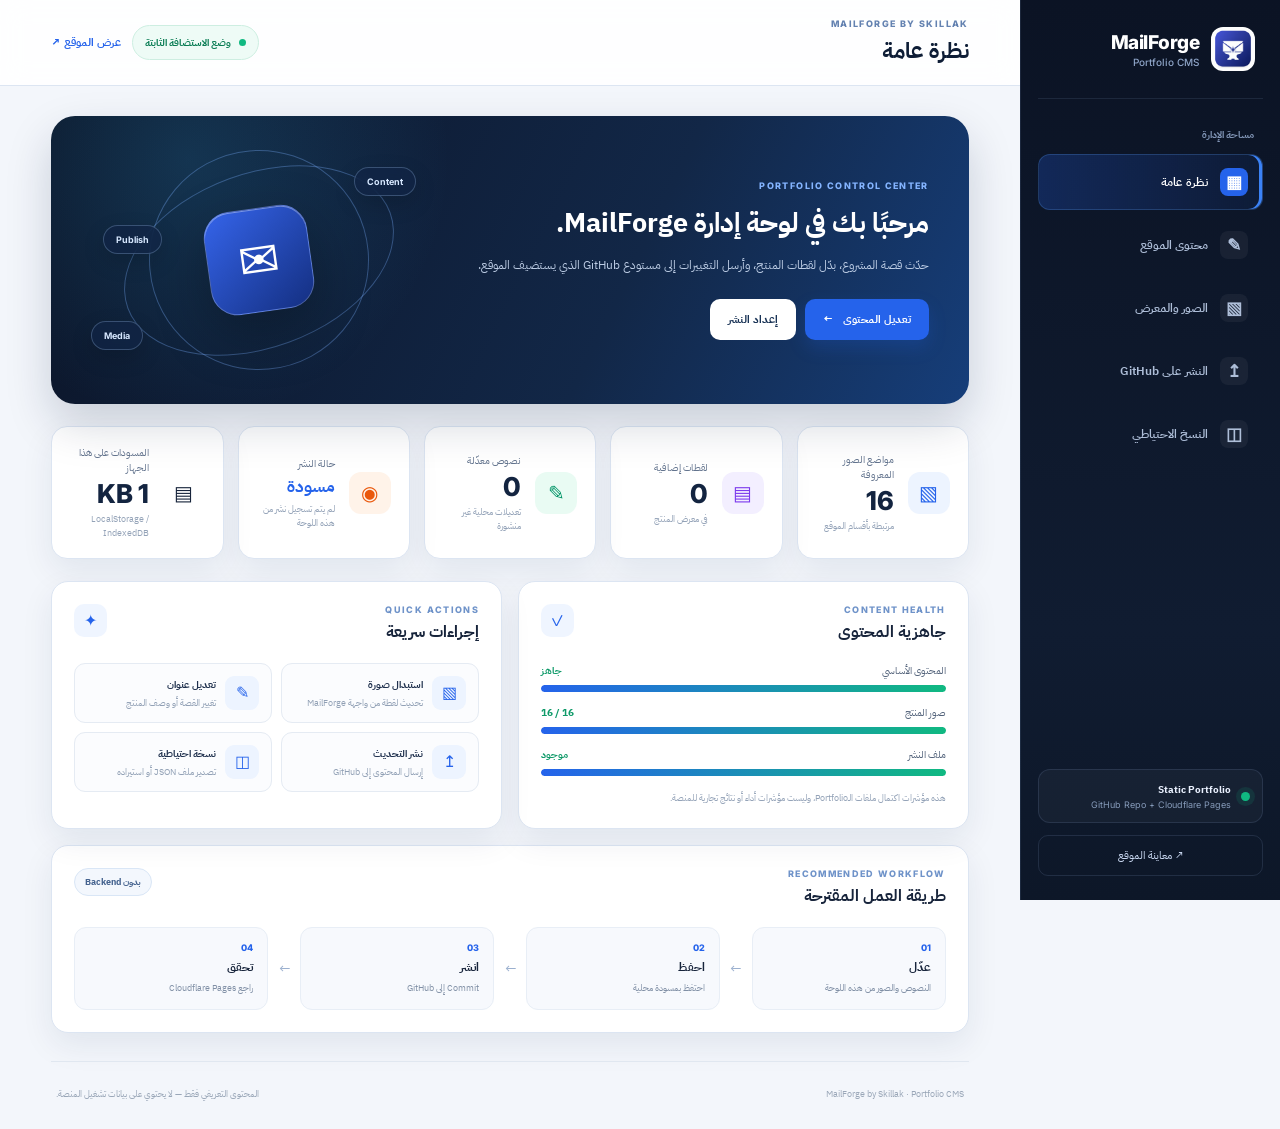
==== admin.html @ b25e468b "Add files via upload" ====
<!doctype html>
<html lang="ar" dir="rtl">
<head>
  <meta charset="utf-8">
  <meta name="viewport" content="width=device-width, initial-scale=1">
  <meta name="theme-color" content="#0A0F1D">
  <title>لوحة إدارة MailForge Portfolio</title>
  <link rel="icon" type="image/png" href="assets/mailforge-logo.png">
  <link rel="preconnect" href="https://fonts.googleapis.com">
  <link rel="preconnect" href="https://fonts.gstatic.com" crossorigin>
  <link href="https://fonts.googleapis.com/css2?family=IBM+Plex+Sans+Arabic:wght@400;500;600;700&family=Inter:wght@400;500;600;700;800&display=swap" rel="stylesheet">
  <link rel="stylesheet" href="admin-dashboard.css">
</head>
<body>
  <div class="admin-shell">
    <aside class="sidebar" id="sidebar">
      <a class="side-brand" href="index.html">
        <img src="assets/mailforge-logo.png" alt="MailForge logo">
        <span><b>MailForge</b><small>Portfolio CMS</small></span>
      </a>
      <div class="side-label">مساحة الإدارة</div>
      <nav class="side-nav" aria-label="قائمة الإدارة">
        <button class="nav-item active" data-view="overview"><span>▦</span> نظرة عامة</button>
        <button class="nav-item" data-view="content"><span>✎</span> محتوى الموقع</button>
        <button class="nav-item" data-view="media"><span>▧</span> الصور والمعرض</button>
        <button class="nav-item" data-view="publish"><span>↥</span> النشر على GitHub</button>
        <button class="nav-item" data-view="backup"><span>◫</span> النسخ الاحتياطي</button>
      </nav>
      <div class="sidebar-bottom">
        <div class="storage-mini"><span class="pulse-dot"></span><div><b>Static Portfolio</b><small>GitHub Repo + Cloudflare Pages</small></div></div>
        <a href="index.html" class="view-site">↗ معاينة الموقع</a>
      </div>
    </aside>

    <main class="admin-main">
      <header class="topbar">
        <button class="mobile-menu" id="mobileMenu" aria-label="فتح القائمة">☰</button>
        <div><div class="top-kicker">MAILFORGE BY SKILLAK</div><h1 id="pageTitle">نظرة عامة</h1></div>
        <div class="top-actions">
          <span class="static-badge"><i></i> وضع الاستضافة الثابتة</span>
          <a class="top-link" href="index.html">عرض الموقع ↗</a>
        </div>
      </header>

      <div class="content-wrap">
        <section class="view-panel active" id="view-overview">
          <div class="welcome-banner">
            <div class="welcome-copy">
              <span class="eyebrow">PORTFOLIO CONTROL CENTER</span>
              <h2>مرحبًا بك في لوحة إدارة MailForge.</h2>
              <p>حدّث قصة المشروع، بدّل لقطات المنتج، وأرسل التغييرات إلى مستودع GitHub الذي يستضيف الموقع.</p>
              <div class="banner-actions"><button class="btn btn-primary" data-go="content">تعديل المحتوى <b>←</b></button><button class="btn btn-light" data-go="publish">إعداد النشر</button></div>
            </div>
            <div class="welcome-art" aria-hidden="true"><div class="art-orbit orbit-one"></div><div class="art-orbit orbit-two"></div><div class="art-logo">✉</div><span class="float-chip chip-a">Content</span><span class="float-chip chip-b">Media</span><span class="float-chip chip-c">Publish</span></div>
          </div>

          <div class="stats-grid">
            <article class="stat-card"><span class="stat-icon blue">▧</span><div><small>مواضع الصور المعروفة</small><strong id="statSlots">16</strong><em>مرتبطة بأقسام الموقع</em></div></article>
            <article class="stat-card"><span class="stat-icon violet">▤</span><div><small>لقطات إضافية</small><strong id="statCustom">0</strong><em>في معرض المنتج</em></div></article>
            <article class="stat-card"><span class="stat-icon green">✎</span><div><small>نصوص معدّلة</small><strong id="statText">0</strong><em>تعديلات محلية غير منشورة</em></div></article>
            <article class="stat-card"><span class="stat-icon orange">◉</span><div><small>حالة النشر</small><strong class="status-word" id="statPublish">محلي</strong><em id="lastPublish">لم يتم تسجيل نشر من هذه اللوحة</em></div></article>
            <article class="stat-card"><span class="stat-icon cyan">▤</span><div><small>المسودات على هذا الجهاز</small><strong id="statStorage">جارٍ القياس</strong><em>LocalStorage / IndexedDB</em></div></article>
          </div>

          <div class="two-column">
            <article class="panel-card">
              <div class="card-heading"><div><span class="eyebrow">CONTENT HEALTH</span><h3>جاهزية المحتوى</h3></div><span class="heading-icon">✓</span></div>
              <div class="health-row"><span>المحتوى الأساسي</span><b id="healthText">جاهز</b></div><div class="meter"><i id="meterText"></i></div>
              <div class="health-row"><span>صور المنتج</span><b id="healthImages">16 / 16</b></div><div class="meter"><i id="meterImages"></i></div>
              <div class="health-row"><span>ملف النشر</span><b id="healthJson">موجود</b></div><div class="meter"><i id="meterJson"></i></div>
              <p class="muted-note">هذه مؤشرات اكتمال ملفات الـPortfolio، وليست مؤشرات أداء أو نتائج تجارية للمنصة.</p>
            </article>
            <article class="panel-card">
              <div class="card-heading"><div><span class="eyebrow">QUICK ACTIONS</span><h3>إجراءات سريعة</h3></div><span class="heading-icon">✦</span></div>
              <div class="quick-actions">
                <button data-go="media"><span>▧</span><b>استبدال صورة</b><small>تحديث لقطة من واجهة MailForge</small></button>
                <button data-go="content"><span>✎</span><b>تعديل عنوان</b><small>تغيير القصة أو وصف المنتج</small></button>
                <button data-go="publish"><span>↥</span><b>نشر التحديث</b><small>إرسال المحتوى إلى GitHub</small></button>
                <button data-go="backup"><span>◫</span><b>نسخة احتياطية</b><small>تصدير ملف JSON أو استيراده</small></button>
              </div>
            </article>
          </div>

          <article class="panel-card roadmap-card">
            <div class="card-heading"><div><span class="eyebrow">RECOMMENDED WORKFLOW</span><h3>طريقة العمل المقترحة</h3></div><span class="small-tag">بدون Backend</span></div>
            <div class="workflow-steps">
              <div><i>01</i><b>عدّل</b><small>النصوص والصور من هذه اللوحة</small></div><span>←</span>
              <div><i>02</i><b>احفظ</b><small>احتفظ بمسودة محلية</small></div><span>←</span>
              <div><i>03</i><b>انشر</b><small>Commit إلى GitHub</small></div><span>←</span>
              <div><i>04</i><b>تحقق</b><small>راجع Cloudflare Pages</small></div>
            </div>
          </article>
        </section>

        <section class="view-panel" id="view-content">
          <div class="view-intro"><div><span class="eyebrow">SITE COPY</span><h2>محتوى الموقع</h2><p>عدّل نصوص القصة والعناوين والأقسام. القيم تحفظ كمسودة في هذا المتصفح حتى تنشرها.</p></div><button class="btn btn-primary" id="saveTextDraft">حفظ المسودة</button></div>
          <div class="content-toolbar"><input type="search" id="contentSearch" placeholder="ابحث عن عنوان أو قسم…"><span id="contentCount">تحميل الحقول…</span></div>
          <div id="contentFields" class="content-fields"></div>
        </section>

        <section class="view-panel" id="view-media">
          <div class="view-intro"><div><span class="eyebrow">MEDIA LIBRARY</span><h2>الصور والمعرض</h2><p>كل صورة لها موضع معروف داخل الموقع. استبدلها دون تغيير بقية الهوية البصرية.</p></div><span class="small-tag" id="mediaCounter">16 موضعًا</span></div>
          <div class="media-guidance"><b>معيار الصور</b><span>استخدم لقطات حقيقية من MailForge. PNG أو JPG أو WEBP، بحد أقصى 8MB للصورة. سيتم ضغطها إلى WEBP قبل الحفظ.</span></div>
          <div id="mediaSlots" class="media-grid"></div>
          <article class="panel-card add-gallery-card">
            <div class="card-heading"><div><span class="eyebrow">CUSTOM GALLERY</span><h3>إضافة لقطة شاشة جديدة</h3><p>أضف شاشة جديدة إلى معرض المنتج دون تعديل الكود.</p></div><span class="heading-icon">＋</span></div>
            <div class="add-gallery-form">
              <label>عنوان الصورة<input id="newImageTitle" type="text" maxlength="80" placeholder="مثال: إعدادات فريق العمل"></label>
              <label>وصف مختصر<input id="newImageCaption" type="text" maxlength="160" placeholder="ما الذي توضحه هذه الشاشة؟"></label>
              <label class="upload-drop"><input id="newImageFile" type="file" accept="image/png,image/jpeg,image/webp"><span>＋</span><b>اختر لقطة شاشة</b><small>PNG / JPG / WEBP — حتى 8MB</small></label>
              <button class="btn btn-primary" id="addGalleryImage">إضافة إلى المعرض</button>
            </div>
            <div id="customMediaList" class="custom-media-list"></div>
          </article>
        </section>

        <section class="view-panel" id="view-publish">
          <div class="view-intro"><div><span class="eyebrow">GITHUB PAGES DELIVERY</span><h2>النشر والتخزين</h2><p>الموقع ثابت، ومستودع GitHub هو مكان حفظ الملفات والصور. لا تحتاج إلى خادم خاص لهذا الـPortfolio.</p></div><span class="small-tag">Static + GitHub</span></div>
          <div class="architecture-banner"><div class="arch-node"><b>GitHub Repository</b><small>Source · Images · Content · Version History</small></div><span>→</span><div class="arch-node active"><b>Cloudflare Pages</b><small>Static Hosting · CDN · Auto Deploy</small></div></div>
          <div class="panel-card github-settings">
            <div class="card-heading"><div><span class="eyebrow">REPOSITORY SETTINGS</span><h3>إعداد مستودع GitHub</h3><p>أدخل بيانات المستودع الذي يحتوي على index.html وملفات الموقع.</p></div><span class="heading-icon">⌘</span></div>
            <div class="github-form">
              <label>اسم المستخدم أو المؤسسة<input id="ghOwner" type="text" autocomplete="off" placeholder="your-github-username"></label>
              <label>اسم المستودع<input id="ghRepo" type="text" autocomplete="off" placeholder="mailforge-portfolio"></label>
              <label>الفرع<input id="ghBranch" type="text" value="main" autocomplete="off"></label>
              <label>مسار ملف المحتوى<input id="ghPath" type="text" value="portfolio-content.json" readonly><small>ثابت في جذر الموقع حتى يستطيع index.html قراءته.</small></label>
              <label class="full-field">Fine-grained Personal Access Token<input id="ghToken" type="password" autocomplete="new-password" spellcheck="false" placeholder="github_pat_…"><small>لا يتم حفظ هذا الرمز في المتصفح أو ملف الموقع، ويُمسح بعد النشر.</small></label>
            </div>
            <div class="token-help"><b>صلاحيات الرمز المطلوبة:</b> Repository access لمستودع واحد فقط، ثم Contents: Read and write وMetadata: Read. لا تستخدم Token بصلاحيات Account كاملة، ولا تضعه داخل ملفات المشروع.</div>
            <div class="publish-actions"><button class="btn btn-outline" id="testGithub">اختبار الاتصال والوصول</button><button class="btn btn-primary" id="publishGithub">حفظ التحديث في GitHub ↗</button><button class="btn btn-outline" id="downloadContentFromPublish">تنزيل نسخة المحتوى</button></div>
            <div id="publishStatus" class="publish-status" role="status" aria-live="polite"></div>
          </div>
          <div class="two-column publish-notes">
            <article class="panel-card"><h3>ماذا يحدث بعد النشر؟</h3><p>تُرفع الصور الجديدة إلى <code>assets/managed/</code> ويُحدّث ملف <code>portfolio-content.json</code> في Commit واحد. إذا ربطت المستودع بمشروع Cloudflare Pages، فكل تحديث على الفرع المحدد يطلق نشرًا تلقائيًا للموقع.</p></article>
            <article class="panel-card"><h3>ماذا لا يفعل هذا النظام؟</h3><p>GitHub هنا مستودع مصدر وملفات عامة للموقع، وليس مساحة تخزين لبيانات زوار أو عملاء. لا ترفع قوائم بريد أو مستندات خاصة أو معلومات حساسة. إذا احتجت ملفات خاصة لاحقًا، أنشئ Backend وتخزينًا بصلاحيات حقيقية.</p></article>
          </div>
        </section>

        <section class="view-panel" id="view-backup">
          <div class="view-intro"><div><span class="eyebrow">BACKUP & RECOVERY</span><h2>النسخ الاحتياطي والاستعادة</h2><p>احتفظ بنسخة من المحتوى والصور قبل كل تحديث كبير.</p></div><span class="small-tag">Portable JSON</span></div>
          <div class="backup-grid">
            <article class="backup-card"><span class="backup-icon green">↓</span><h3>تصدير نسخة كاملة</h3><p>تجميع النصوص والصور الحالية ولقطات المعرض الإضافية داخل ملف JSON واحد.</p><button class="btn btn-primary" id="exportBackup">تنزيل النسخة الاحتياطية</button></article>
            <article class="backup-card"><span class="backup-icon blue">↑</span><h3>استعادة نسخة سابقة</h3><p>استيراد ملف JSON تم تصديره من لوحة الإدارة، مع معاينة التغييرات قبل النشر.</p><label class="btn btn-outline file-button">اختيار ملف JSON<input id="importBackup" type="file" accept="application/json,.json" hidden></label></article>
            <article class="backup-card"><span class="backup-icon orange">↺</span><h3>استعادة المحتوى الافتراضي</h3><p>حذف المسودات المحلية والعودة إلى ملفات النسخة المنشورة.</p><button class="btn btn-danger" id="resetDraft">استعادة الافتراضي</button></article>
          </div>
          <div class="backup-note"><b>نصيحة:</b> احتفظ بملف JSON بعد كل نشر ناجح، وكذلك بفرع GitHub أو Commit سابق للعودة إليه إذا احتجت إلى استرجاع نسخة الموقع.</div>
          <div class="activity-card"><div class="card-heading"><div><span class="eyebrow">LOCAL ACTIVITY</span><h3>آخر نشاط على هذا المتصفح</h3></div></div><div id="activityLog" class="activity-log"><p>لا يوجد نشاط مسجل حتى الآن.</p></div></div>
        </section>

        <footer class="admin-footer"><span>MailForge by Skillak · Portfolio CMS</span><span>المحتوى التعريفي فقط — لا يحتوي على بيانات تشغيل المنصة.</span></footer>
      </div>
    </main>
  </div>
  <div class="toast" id="toast" role="status" aria-live="polite"></div>
  <script src="admin-app.js"></script>
</body>
</html>
---- admin-dashboard.css ----
:root{--navy:#0a0f1d;--navy-2:#111b30;--navy-3:#182744;--blue:#2563eb;--blue-2:#3b82f6;--cyan:#38bdf8;--green:#10b981;--orange:#f97316;--violet:#8b5cf6;--text:#17243b;--muted:#64748b;--line:#dce5f2;--surface:#fff;--page:#f3f6fb;--shadow:0 12px 32px rgba(16,38,76,.08);--arabic:"IBM Plex Sans Arabic",Tahoma,sans-serif;--latin:Inter,Arial,sans-serif}*{box-sizing:border-box}html{scroll-behavior:smooth}body{margin:0;background:var(--page);color:var(--text);font-family:var(--arabic);font-size:14px}.admin-shell{min-height:100vh}.sidebar{position:fixed;inset:0 0 0 auto;width:260px;background:linear-gradient(180deg,#0b1324,#101c31 70%,#0d1728);color:#eaf1ff;padding:24px 17px;display:flex;flex-direction:column;z-index:20;border-left:1px solid rgba(148,177,222,.13)}.side-brand{display:flex;align-items:center;gap:12px;padding:3px 8px 27px;color:white;text-decoration:none;border-bottom:1px solid rgba(148,177,222,.12)}.side-brand img{width:44px;height:44px;object-fit:contain;border-radius:12px}.side-brand span{display:grid;gap:2px}.side-brand b{font:800 19px var(--latin);letter-spacing:-.5px}.side-brand small{font:500 10px var(--latin);color:#8fa5c8}.side-label{margin:28px 9px 12px;color:#8195b6;font-size:10px;font-weight:700}.side-nav{display:grid;gap:7px}.nav-item{display:flex;align-items:center;gap:12px;width:100%;border:1px solid transparent;background:transparent;color:#aebed8;padding:13px 14px;border-radius:12px;text-align:right;font:600 12px var(--arabic);cursor:pointer;transition:.2s}.nav-item span{display:grid;place-items:center;width:28px;height:28px;background:rgba(255,255,255,.05);border-radius:8px;font-size:17px}.nav-item:hover{background:rgba(255,255,255,.055);color:#fff}.nav-item.active{background:linear-gradient(90deg,rgba(37,99,235,.25),rgba(37,99,235,.08));border-color:rgba(96,165,250,.23);color:white;box-shadow:inset -3px 0 0 #3b82f6}.nav-item.active span{background:#2563eb;color:white}.sidebar-bottom{margin-top:auto;display:grid;gap:12px}.storage-mini{display:flex;align-items:center;gap:10px;padding:12px;border:1px solid rgba(148,177,222,.14);border-radius:12px;background:rgba(255,255,255,.035)}.pulse-dot{width:9px;height:9px;border-radius:50%;background:#10b981;box-shadow:0 0 0 5px rgba(16,185,129,.12)}.storage-mini div{display:grid;gap:2px}.storage-mini b{font-size:10px}.storage-mini small{color:#859ab9;font:9px var(--latin)}.view-site{display:block;text-align:center;text-decoration:none;color:#cbdaf3;border:1px solid rgba(148,177,222,.15);border-radius:10px;padding:11px;font-size:11px}.view-site:hover{background:rgba(255,255,255,.06)}.admin-main{margin-right:260px;min-height:100vh}.topbar{height:86px;background:rgba(255,255,255,.9);border-bottom:1px solid var(--line);display:flex;align-items:center;justify-content:space-between;padding:0 clamp(20px,4vw,54px);position:sticky;top:0;z-index:15;backdrop-filter:blur(14px)}.top-kicker{font:800 9px var(--latin);letter-spacing:1.4px;color:#6482b1;margin-bottom:5px}.topbar h1{margin:0;font-size:22px;color:#0e1d36}.top-actions{display:flex;align-items:center;gap:11px}.static-badge{display:flex;align-items:center;gap:8px;padding:9px 12px;background:#eefbf6;border:1px solid #cdeee1;border-radius:999px;color:#087c53;font-size:10px;font-weight:700}.static-badge i{width:7px;height:7px;border-radius:50%;background:#10b981}.top-link{color:#2563eb;font-size:11px;font-weight:700;text-decoration:none}.mobile-menu{display:none}.content-wrap{width:min(1420px,100%);padding:30px clamp(18px,4vw,54px) 20px;margin:auto}.view-panel{display:none;animation:panelIn .35s ease}.view-panel.active{display:block}@keyframes panelIn{from{opacity:0;transform:translateY(8px)}to{opacity:1;transform:translateY(0)}}.welcome-banner{position:relative;overflow:hidden;min-height:270px;border-radius:24px;padding:34px 40px;display:grid;grid-template-columns:1.2fr .8fr;align-items:center;background:radial-gradient(circle at 15% 15%,rgba(56,189,248,.17),transparent 32%),linear-gradient(116deg,#0b1427 0%,#122747 62%,#163e7a 100%);color:#fff;box-shadow:0 20px 46px rgba(9,28,62,.18)}.welcome-copy{position:relative;z-index:2}.eyebrow{display:block;font:800 9px var(--latin);letter-spacing:1.35px;color:#6f93c9}.welcome-banner .eyebrow{color:#84b4ff}.welcome-banner h2{font-size:27px;margin:12px 0 9px;line-height:1.5}.welcome-banner p{color:#bdcde5;font-size:12px;line-height:2;max-width:620px;margin:0}.banner-actions{display:flex;gap:9px;margin-top:22px}.btn{display:inline-flex;align-items:center;justify-content:center;gap:10px;padding:11px 17px;border:1px solid transparent;border-radius:10px;font:700 11px var(--arabic);text-decoration:none;cursor:pointer;transition:.2s}.btn:hover{transform:translateY(-2px)}.btn-primary{background:#2563eb;color:white;box-shadow:0 8px 18px rgba(37,99,235,.2)}.btn-primary:hover{background:#1d4ed8}.btn-light{background:#fff;color:#173154}.btn-outline{background:#fff;border-color:#d7e2f0;color:#29415f}.btn-danger{background:#fff1f1;border-color:#ffd4d4;color:#b42318}.welcome-art{position:relative;height:220px;display:grid;place-items:center}.art-orbit{position:absolute;border:1px solid rgba(123,177,255,.34);border-radius:50%;transform:rotate(-20deg)}.orbit-one{width:280px;height:175px}.orbit-two{width:220px;height:220px;transform:rotate(40deg)}.art-logo{width:104px;height:104px;display:grid;place-items:center;border-radius:27px;background:linear-gradient(140deg,#3564ea,#142f81);border:1px solid rgba(255,255,255,.23);box-shadow:0 20px 55px rgba(0,0,0,.28),inset 0 1px rgba(255,255,255,.35);font-size:49px;color:white;transform:rotate(-8deg)}.float-chip{position:absolute;padding:8px 12px;border:1px solid rgba(177,210,255,.25);background:rgba(17,37,70,.72);backdrop-filter:blur(8px);border-radius:999px;color:#d7e8ff;font:700 9px var(--latin);box-shadow:0 8px 22px rgba(0,0,0,.15)}.chip-a{top:17px;right:10px}.chip-b{bottom:20px;left:0}.chip-c{top:75px;left:12px}.stats-grid{display:grid;grid-template-columns:repeat(5,minmax(0,1fr));gap:14px;margin:22px 0}.stat-card{background:white;border:1px solid var(--line);border-radius:16px;padding:18px;display:flex;gap:14px;align-items:center;box-shadow:var(--shadow)}.stat-icon{width:42px;height:42px;display:grid;place-items:center;border-radius:12px;font-size:20px;flex:none}.stat-icon.blue{color:#2563eb;background:#edf4ff}.stat-icon.violet{color:#7c3aed;background:#f3efff}.stat-icon.green{color:#059669;background:#e9fbf3}.stat-icon.orange{color:#ea580c;background:#fff3e9}.stat-card div{display:grid;gap:3px;min-width:0}.stat-card small{font-size:10px;color:#63748e}.stat-card strong{font:800 26px var(--latin);color:#132440}.stat-card em{font-style:normal;font-size:9px;color:#94a3b8}.stat-card .status-word{font:800 17px var(--arabic);color:#2563eb}.two-column{display:grid;grid-template-columns:1fr 1fr;gap:16px;margin-bottom:16px}.panel-card{padding:22px;background:white;border:1px solid var(--line);border-radius:17px;box-shadow:var(--shadow)}.card-heading{display:flex;align-items:flex-start;justify-content:space-between;gap:12px;margin-bottom:19px}.card-heading h3{margin:5px 0 0;font-size:16px}.card-heading p{margin:5px 0 0;color:#71829a;font-size:10px;line-height:1.8}.heading-icon{width:33px;height:33px;border-radius:10px;background:#eff5ff;color:#2563eb;display:grid;place-items:center;font-size:16px;flex:none}.health-row{display:flex;justify-content:space-between;align-items:center;margin:13px 0 7px;font-size:10px;color:#52627a}.health-row b{font-size:10px;color:#0f9a69}.meter{height:7px;background:#eef2f7;border-radius:20px;overflow:hidden}.meter i{height:100%;width:100%;display:block;border-radius:20px;background:linear-gradient(90deg,#2563eb,#10b981)}.muted-note{font-size:9px;color:#94a3b8;line-height:1.8;margin:14px 0 0}.quick-actions{display:grid;grid-template-columns:1fr 1fr;gap:9px}.quick-actions button{display:grid;grid-template-columns:34px 1fr;grid-template-rows:auto auto;align-items:center;text-align:right;column-gap:9px;padding:12px;border:1px solid #e5ebf3;border-radius:11px;background:#fbfcfe;cursor:pointer;font-family:var(--arabic)}.quick-actions button:hover{border-color:#9cbdf6;background:#f5f8ff}.quick-actions button span{grid-row:span 2;width:34px;height:34px;display:grid;place-items:center;background:#edf4ff;color:#2563eb;border-radius:9px;font-size:16px}.quick-actions b{font-size:10px;color:#20314e}.quick-actions small{font-size:9px;color:#91a0b5;margin-top:3px}.roadmap-card{margin-top:16px}.small-tag{border:1px solid #d9e6f6;background:#f3f7fd;color:#45638f;padding:6px 10px;border-radius:999px;font-size:9px;font-weight:700}.workflow-steps{display:grid;grid-template-columns:1fr 20px 1fr 20px 1fr 20px 1fr;align-items:center;gap:6px}.workflow-steps>div{display:grid;gap:5px;padding:14px;background:#f7f9fd;border:1px solid #e8eef6;border-radius:12px}.workflow-steps i{font:800 9px var(--latin);font-style:normal;color:#2563eb}.workflow-steps b{font-size:12px}.workflow-steps small{font-size:9px;color:#8190a6}.workflow-steps>span{text-align:center;color:#9bb0cf}.view-intro{display:flex;justify-content:space-between;align-items:flex-end;gap:18px;margin-bottom:21px}.view-intro h2{margin:5px 0 5px;font-size:26px}.view-intro p{margin:0;color:#71829a;font-size:11px;line-height:1.8}.content-toolbar{display:flex;justify-content:space-between;align-items:center;gap:12px;padding:12px;background:white;border:1px solid var(--line);border-radius:12px;margin-bottom:16px}.content-toolbar input{width:min(440px,100%);border:1px solid #dbe4f0;border-radius:9px;padding:11px 13px;font:11px var(--arabic);outline:none}.content-toolbar input:focus{border-color:#7aa7f9;box-shadow:0 0 0 3px rgba(37,99,235,.08)}.content-toolbar span{font-size:10px;color:#71829a}.content-fields{display:grid;grid-template-columns:1fr 1fr;gap:13px}.field-card{background:white;border:1px solid var(--line);border-radius:13px;padding:15px;box-shadow:0 5px 18px rgba(16,38,76,.04)}.field-card label{display:block;font-size:10px;font-weight:700;color:#334764;margin-bottom:8px}.field-card textarea{display:block;width:100%;min-height:78px;resize:vertical;border:1px solid #e0e8f2;border-radius:9px;padding:10px 12px;background:#fbfcfe;color:#1c2f4d;font:11px/1.9 var(--arabic);outline:none}.field-card textarea:focus{border-color:#6b9cf5;box-shadow:0 0 0 3px rgba(37,99,235,.08)}.field-card .field-meta{display:flex;justify-content:space-between;gap:10px;margin-top:7px;font-size:9px;color:#94a3b8}.media-guidance{display:flex;flex-direction:column;gap:4px;border:1px solid #cfe5ff;background:#f1f7ff;color:#35557e;border-radius:12px;padding:13px 16px;margin-bottom:15px;font-size:10px;line-height:1.8}.media-guidance b{color:#1e4c8b;font-size:11px}.media-grid{display:grid;grid-template-columns:repeat(3,1fr);gap:13px;margin-bottom:18px}.media-card{background:#fff;border:1px solid var(--line);border-radius:14px;overflow:hidden;box-shadow:0 6px 18px rgba(16,38,76,.05)}.media-card img{display:block;width:100%;height:150px;object-fit:contain;object-position:center;background:#eef2f7}.media-card-body{padding:12px;display:grid;gap:8px}.media-card-body b{font-size:11px}.media-card-body small{font-size:9px;color:#8897ac}.media-card-actions{display:flex;gap:7px;flex-wrap:wrap}.media-card-actions label,.media-card-actions button{display:inline-flex;justify-content:center;align-items:center;border:1px solid #d8e4f5;background:#f5f8fe;color:#30558a;border-radius:8px;padding:7px 10px;font:700 9px var(--arabic);cursor:pointer}.media-card-actions label:hover,.media-card-actions button:hover{border-color:#8db2f4}.media-card-actions button{background:#fff;color:#7d8ba0}.add-gallery-card{margin-top:16px}.add-gallery-form{display:grid;grid-template-columns:1fr 1fr 1.2fr auto;align-items:end;gap:10px}.add-gallery-form label:not(.upload-drop){display:grid;gap:6px;color:#52637e;font-size:10px;font-weight:700}.add-gallery-form input[type=text]{width:100%;min-width:0;padding:10px 11px;border:1px solid #dce5f1;border-radius:9px;outline:none;font:10px var(--arabic)}.upload-drop{position:relative;min-height:62px;border:1px dashed #a9c2e8;border-radius:10px;background:#f7faff;display:flex;align-items:center;justify-content:center;gap:6px;flex-wrap:wrap;padding:9px;cursor:pointer}.upload-drop span{width:23px;height:23px;border-radius:7px;background:#e4efff;color:#2563eb;display:grid;place-items:center}.upload-drop b{font-size:9px;color:#31517f}.upload-drop small{width:100%;text-align:center;font-size:8px;color:#94a3b8}.upload-drop input{position:absolute;inset:0;width:100%;height:100%;opacity:0;cursor:pointer}.custom-media-list{display:grid;grid-template-columns:repeat(3,1fr);gap:10px;margin-top:18px}.custom-item{display:grid;grid-template-columns:76px 1fr auto;gap:9px;align-items:center;padding:8px;border:1px solid #e2eaf4;border-radius:10px}.custom-item img{width:76px;height:54px;object-fit:cover;border-radius:6px;background:#edf1f6}.custom-item div{min-width:0;display:grid;gap:3px}.custom-item b{font-size:9px;overflow:hidden;text-overflow:ellipsis;white-space:nowrap}.custom-item small{font-size:8px;color:#93a0b1}.custom-item button{border:0;border-radius:7px;background:#fff1f1;color:#b42318;padding:7px 8px;cursor:pointer;font-size:9px}.architecture-banner{display:grid;grid-template-columns:1fr 50px 1fr;align-items:center;margin-bottom:16px;padding:20px;background:linear-gradient(110deg,#0b1830,#123c7c);border-radius:16px;color:#fff}.arch-node{display:grid;gap:5px;text-align:center;padding:18px 12px;border:1px solid rgba(176,204,255,.2);background:rgba(255,255,255,.06);border-radius:12px}.arch-node b{font:700 13px var(--latin)}.arch-node small{color:#a7c2ed;font-size:9px}.arch-node.active{background:rgba(37,99,235,.25);border-color:#5c98ff}.architecture-banner>span{text-align:center;color:#93c5fd;font-size:22px}.github-settings{padding:24px}.github-form{display:grid;grid-template-columns:repeat(3,1fr);gap:12px}.github-form label{display:grid;gap:6px;color:#52637e;font-size:10px;font-weight:700}.github-form input{width:100%;min-width:0;border:1px solid #dbe4f0;border-radius:9px;padding:11px 12px;outline:none;font:11px var(--latin);direction:ltr;text-align:left}.github-form input:focus{border-color:#76a2f7;box-shadow:0 0 0 3px rgba(37,99,235,.08)}.github-form .full-field{grid-column:1/-1}.github-form .full-field input{font:11px var(--latin)}.github-form small{font-weight:400;color:#94a3b8;line-height:1.6}.token-help{background:#fff8eb;border:1px solid #f5dfb5;color:#806025;border-radius:10px;padding:12px 14px;margin-top:16px;font-size:10px;line-height:1.9}.token-help b{color:#704b0e}.publish-actions{display:flex;gap:9px;margin-top:16px;flex-wrap:wrap}.publish-status{min-height:24px;margin-top:12px;font-size:10px;line-height:1.8;color:#0b8b60}.publish-status.error{color:#c2410c}.publish-notes{margin-top:15px}.publish-notes p{font-size:10px;color:#74849a;line-height:2;margin:0}.publish-notes code{direction:ltr;display:inline-block;padding:1px 4px;background:#f0f4fa;border-radius:4px;color:#345}.backup-grid{display:grid;grid-template-columns:repeat(3,1fr);gap:14px}.backup-card{padding:21px;border:1px solid var(--line);border-radius:15px;background:#fff;box-shadow:var(--shadow);display:flex;flex-direction:column;align-items:flex-start}.backup-icon{width:42px;height:42px;border-radius:12px;display:grid;place-items:center;font-size:20px;margin-bottom:13px}.backup-icon.green{background:#e8fbf2;color:#059669}.backup-icon.blue{background:#edf4ff;color:#2563eb}.backup-icon.orange{background:#fff3e8;color:#ea580c}.backup-card h3{font-size:14px;margin:0 0 6px}.backup-card p{min-height:58px;color:#75849a;font-size:10px;line-height:1.9;margin:0 0 17px}.backup-note{margin:16px 0;padding:14px 16px;border-radius:11px;background:#eef6ff;border:1px solid #d6e8ff;color:#456184;font-size:10px;line-height:1.9}.backup-note b{color:#1d4f92}.activity-card{margin-top:18px;padding:20px;background:white;border:1px solid var(--line);border-radius:15px}.activity-log{display:grid;gap:8px}.activity-log p{margin:0;color:#9aa7b8;font-size:10px}.activity-item{display:flex;justify-content:space-between;gap:10px;padding:10px 0;border-bottom:1px solid #edf1f6;font-size:10px}.activity-item span{color:#60728b}.activity-item time{color:#9aa7b8;direction:ltr}.admin-footer{display:flex;justify-content:space-between;gap:15px;padding:25px 5px 8px;margin-top:28px;border-top:1px solid #e0e7f0;color:#9aa7b8;font-size:9px}.toast{position:fixed;bottom:22px;left:22px;z-index:50;max-width:min(420px,calc(100vw - 44px));padding:13px 17px;border-radius:11px;background:#0f1c33;color:#fff;box-shadow:0 12px 35px rgba(0,0,0,.2);font-size:11px;line-height:1.8;opacity:0;transform:translateY(12px);pointer-events:none;transition:.25s}.toast.show{opacity:1;transform:translateY(0)}.file-button input{display:none}
@media(max-width:1120px){.sidebar{width:225px}.admin-main{margin-right:225px}.media-grid{grid-template-columns:repeat(2,1fr)}.add-gallery-form{grid-template-columns:1fr 1fr}.add-gallery-form .btn{grid-column:span 2}.github-form{grid-template-columns:1fr 1fr}}
@media(max-width:760px){.sidebar{width:270px;transform:translateX(105%);transition:transform .25s;box-shadow:-15px 0 35px rgba(0,0,0,.18)}.sidebar.open{transform:translateX(0)}.admin-main{margin-right:0}.topbar{height:76px;padding:0 15px;gap:12px}.topbar h1{font-size:18px}.mobile-menu{display:grid;place-items:center;width:37px;height:37px;border:1px solid #dce5f0;border-radius:9px;background:#fff;color:#25466f}.top-actions{margin-right:auto}.static-badge{font-size:8px;padding:7px 8px}.top-link{font-size:9px}.content-wrap{padding:18px 14px}.welcome-banner{grid-template-columns:1fr;min-height:0;padding:25px 23px}.welcome-art{height:160px;margin-top:10px}.art-logo{width:80px;height:80px;font-size:38px}.orbit-one{width:220px;height:130px}.orbit-two{width:170px;height:170px}.stats-grid{grid-template-columns:1fr 1fr;gap:9px}.stat-card{padding:13px;gap:9px}.stat-icon{width:35px;height:35px}.stat-card strong{font-size:21px}.two-column{grid-template-columns:1fr}.workflow-steps{grid-template-columns:1fr 20px 1fr;row-gap:8px}.workflow-steps>span:nth-of-type(2){display:none}.content-fields{grid-template-columns:1fr}.media-grid{grid-template-columns:repeat(2,1fr)}.custom-media-list{grid-template-columns:1fr 1fr}.backup-grid{grid-template-columns:1fr}.backup-card p{min-height:0}.architecture-banner{grid-template-columns:1fr 24px 1fr;padding:12px}.arch-node{padding:13px 7px}.arch-node b{font-size:10px}.admin-footer{flex-direction:column}.view-intro{align-items:flex-start;flex-direction:column}.view-intro .btn{align-self:stretch}.publish-notes{grid-template-columns:1fr}}
@media(max-width:480px){.top-actions .static-badge{display:none}.welcome-banner h2{font-size:22px}.welcome-banner p{font-size:11px}.banner-actions{flex-direction:column}.stats-grid{grid-template-columns:1fr 1fr}.quick-actions{grid-template-columns:1fr}.workflow-steps{grid-template-columns:1fr 14px 1fr}.workflow-steps>div{padding:10px}.workflow-steps small{font-size:8px}.media-grid{grid-template-columns:1fr}.media-card img{height:180px}.add-gallery-form{grid-template-columns:1fr}.add-gallery-form .btn{grid-column:auto}.custom-media-list{grid-template-columns:1fr}.github-form{grid-template-columns:1fr}.github-form .full-field{grid-column:auto}.publish-actions{flex-direction:column}.publish-actions .btn{width:100%}.content-toolbar{align-items:stretch;flex-direction:column}.architecture-banner{grid-template-columns:1fr}.architecture-banner>span{transform:rotate(90deg);line-height:22px}.workflow-steps>span:nth-of-type(2){display:block}}
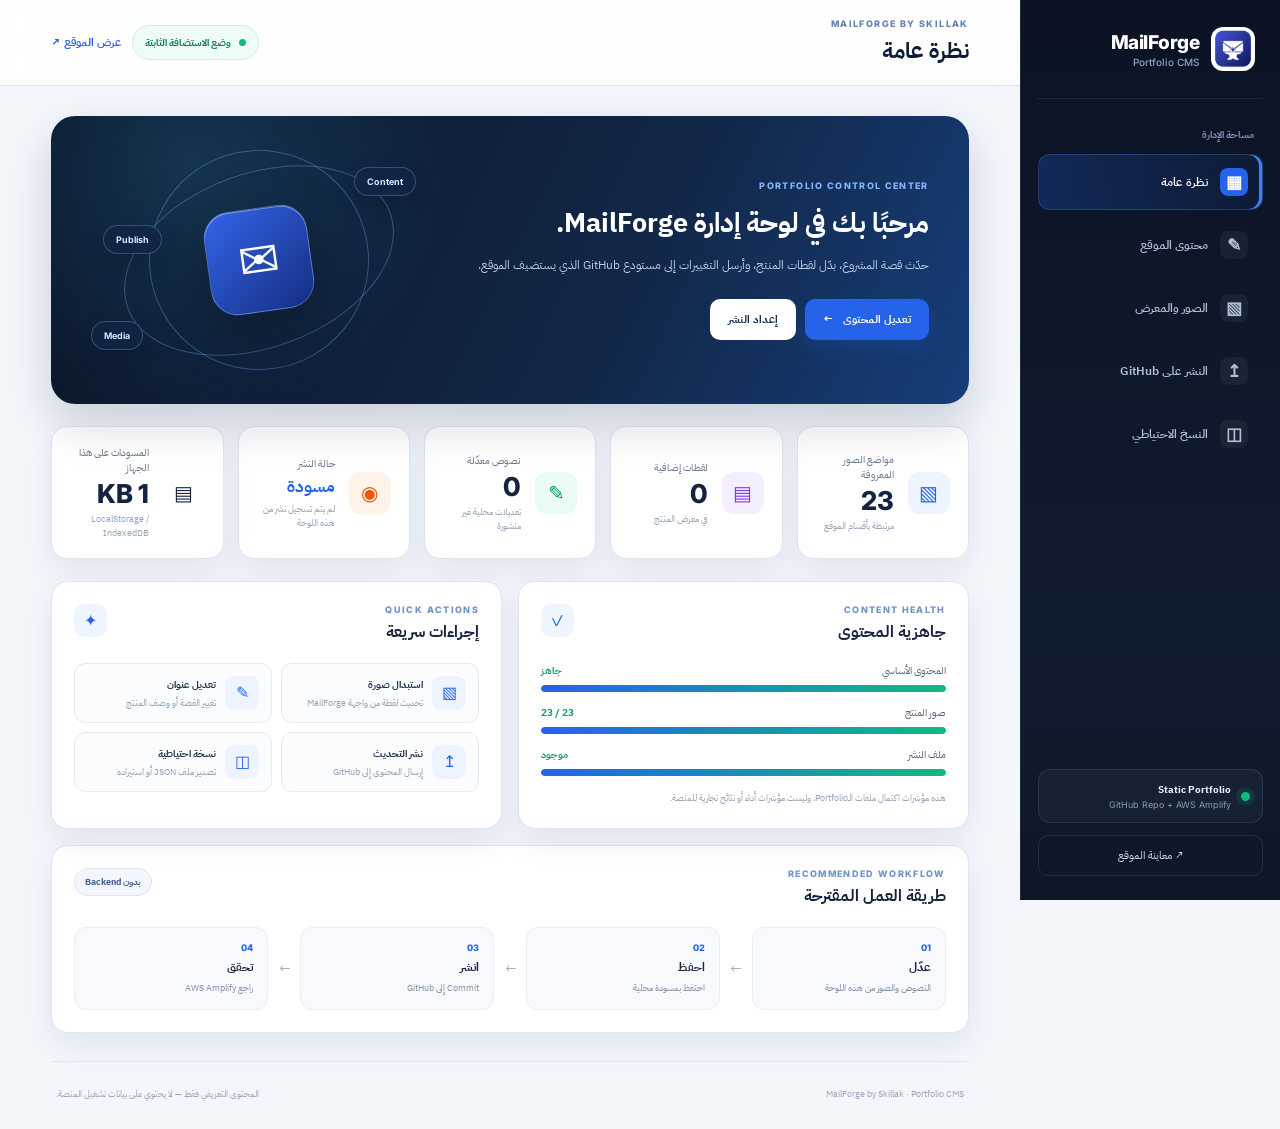
==== commit 73b07062: "Add files via upload" ====
--- a/admin.html
+++ b/admin.html
@@ -27,7 +27,7 @@
         <button class="nav-item" data-view="backup"><span>◫</span> النسخ الاحتياطي</button>
       </nav>
       <div class="sidebar-bottom">
-        <div class="storage-mini"><span class="pulse-dot"></span><div><b>Static Portfolio</b><small>GitHub Repo + Cloudflare Pages</small></div></div>
+        <div class="storage-mini"><span class="pulse-dot"></span><div><b>Static Portfolio</b><small>GitHub Repo + AWS Amplify</small></div></div>
         <a href="index.html" class="view-site">↗ معاينة الموقع</a>
       </div>
     </aside>
@@ -87,7 +87,7 @@
               <div><i>01</i><b>عدّل</b><small>النصوص والصور من هذه اللوحة</small></div><span>←</span>
               <div><i>02</i><b>احفظ</b><small>احتفظ بمسودة محلية</small></div><span>←</span>
               <div><i>03</i><b>انشر</b><small>Commit إلى GitHub</small></div><span>←</span>
-              <div><i>04</i><b>تحقق</b><small>راجع Cloudflare Pages</small></div>
+              <div><i>04</i><b>تحقق</b><small>راجع AWS Amplify</small></div>
             </div>
           </article>
         </section>
@@ -99,7 +99,7 @@
         </section>
 
         <section class="view-panel" id="view-media">
-          <div class="view-intro"><div><span class="eyebrow">MEDIA LIBRARY</span><h2>الصور والمعرض</h2><p>كل صورة لها موضع معروف داخل الموقع. استبدلها دون تغيير بقية الهوية البصرية.</p></div><span class="small-tag" id="mediaCounter">16 موضعًا</span></div>
+          <div class="view-intro"><div><span class="eyebrow">MEDIA LIBRARY</span><h2>الصور والمعرض</h2><p>كل صورة لها موضع معروف داخل الموقع. استبدلها دون تغيير بقية الهوية البصرية.</p></div><span class="small-tag" id="mediaCounter">23 موضعًا</span></div>
           <div class="media-guidance"><b>معيار الصور</b><span>استخدم لقطات حقيقية من MailForge. PNG أو JPG أو WEBP، بحد أقصى 8MB للصورة. سيتم ضغطها إلى WEBP قبل الحفظ.</span></div>
           <div id="mediaSlots" class="media-grid"></div>
           <article class="panel-card add-gallery-card">
@@ -115,13 +115,13 @@
         </section>
 
         <section class="view-panel" id="view-publish">
-          <div class="view-intro"><div><span class="eyebrow">GITHUB PAGES DELIVERY</span><h2>النشر والتخزين</h2><p>الموقع ثابت، ومستودع GitHub هو مكان حفظ الملفات والصور. لا تحتاج إلى خادم خاص لهذا الـPortfolio.</p></div><span class="small-tag">Static + GitHub</span></div>
-          <div class="architecture-banner"><div class="arch-node"><b>GitHub Repository</b><small>Source · Images · Content · Version History</small></div><span>→</span><div class="arch-node active"><b>Cloudflare Pages</b><small>Static Hosting · CDN · Auto Deploy</small></div></div>
+          <div class="view-intro"><div><span class="eyebrow">AWS AMPLIFY DELIVERY</span><h2>النشر والتخزين</h2><p>الموقع ثابت، ومستودع GitHub هو مكان حفظ الملفات والصور. لا تحتاج إلى خادم خاص لهذا الـPortfolio.</p></div><span class="small-tag">Static + GitHub</span></div>
+          <div class="architecture-banner"><div class="arch-node"><b>GitHub Repository</b><small>Source · Images · Content · Version History</small></div><span>→</span><div class="arch-node active"><b>AWS Amplify Hosting</b><small>Static Hosting · Git Integration · Auto Deploy</small></div></div>
           <div class="panel-card github-settings">
             <div class="card-heading"><div><span class="eyebrow">REPOSITORY SETTINGS</span><h3>إعداد مستودع GitHub</h3><p>أدخل بيانات المستودع الذي يحتوي على index.html وملفات الموقع.</p></div><span class="heading-icon">⌘</span></div>
             <div class="github-form">
-              <label>اسم المستخدم أو المؤسسة<input id="ghOwner" type="text" autocomplete="off" placeholder="your-github-username"></label>
-              <label>اسم المستودع<input id="ghRepo" type="text" autocomplete="off" placeholder="mailforge-portfolio"></label>
+              <label>اسم المستخدم أو المؤسسة<input id="ghOwner" type="text" autocomplete="off" placeholder="MailforgeSkillak"></label>
+              <label>اسم المستودع<input id="ghRepo" type="text" autocomplete="off" placeholder="MailForge_Portfolio"></label>
               <label>الفرع<input id="ghBranch" type="text" value="main" autocomplete="off"></label>
               <label>مسار ملف المحتوى<input id="ghPath" type="text" value="portfolio-content.json" readonly><small>ثابت في جذر الموقع حتى يستطيع index.html قراءته.</small></label>
               <label class="full-field">Fine-grained Personal Access Token<input id="ghToken" type="password" autocomplete="new-password" spellcheck="false" placeholder="github_pat_…"><small>لا يتم حفظ هذا الرمز في المتصفح أو ملف الموقع، ويُمسح بعد النشر.</small></label>
@@ -131,7 +131,7 @@
             <div id="publishStatus" class="publish-status" role="status" aria-live="polite"></div>
           </div>
           <div class="two-column publish-notes">
-            <article class="panel-card"><h3>ماذا يحدث بعد النشر؟</h3><p>تُرفع الصور الجديدة إلى <code>assets/managed/</code> ويُحدّث ملف <code>portfolio-content.json</code> في Commit واحد. إذا ربطت المستودع بمشروع Cloudflare Pages، فكل تحديث على الفرع المحدد يطلق نشرًا تلقائيًا للموقع.</p></article>
+            <article class="panel-card"><h3>ماذا يحدث بعد النشر؟</h3><p>تُرفع الصور الجديدة إلى <code>assets/managed/</code> ويُحدّث ملف <code>portfolio-content.json</code> في Commit واحد. إذا ربطت المستودع بتطبيق AWS Amplify، فكل تحديث على الفرع المحدد يطلق بناءً ونشرًا تلقائيًا للموقع.</p></article>
             <article class="panel-card"><h3>ماذا لا يفعل هذا النظام؟</h3><p>GitHub هنا مستودع مصدر وملفات عامة للموقع، وليس مساحة تخزين لبيانات زوار أو عملاء. لا ترفع قوائم بريد أو مستندات خاصة أو معلومات حساسة. إذا احتجت ملفات خاصة لاحقًا، أنشئ Backend وتخزينًا بصلاحيات حقيقية.</p></article>
           </div>
         </section>
